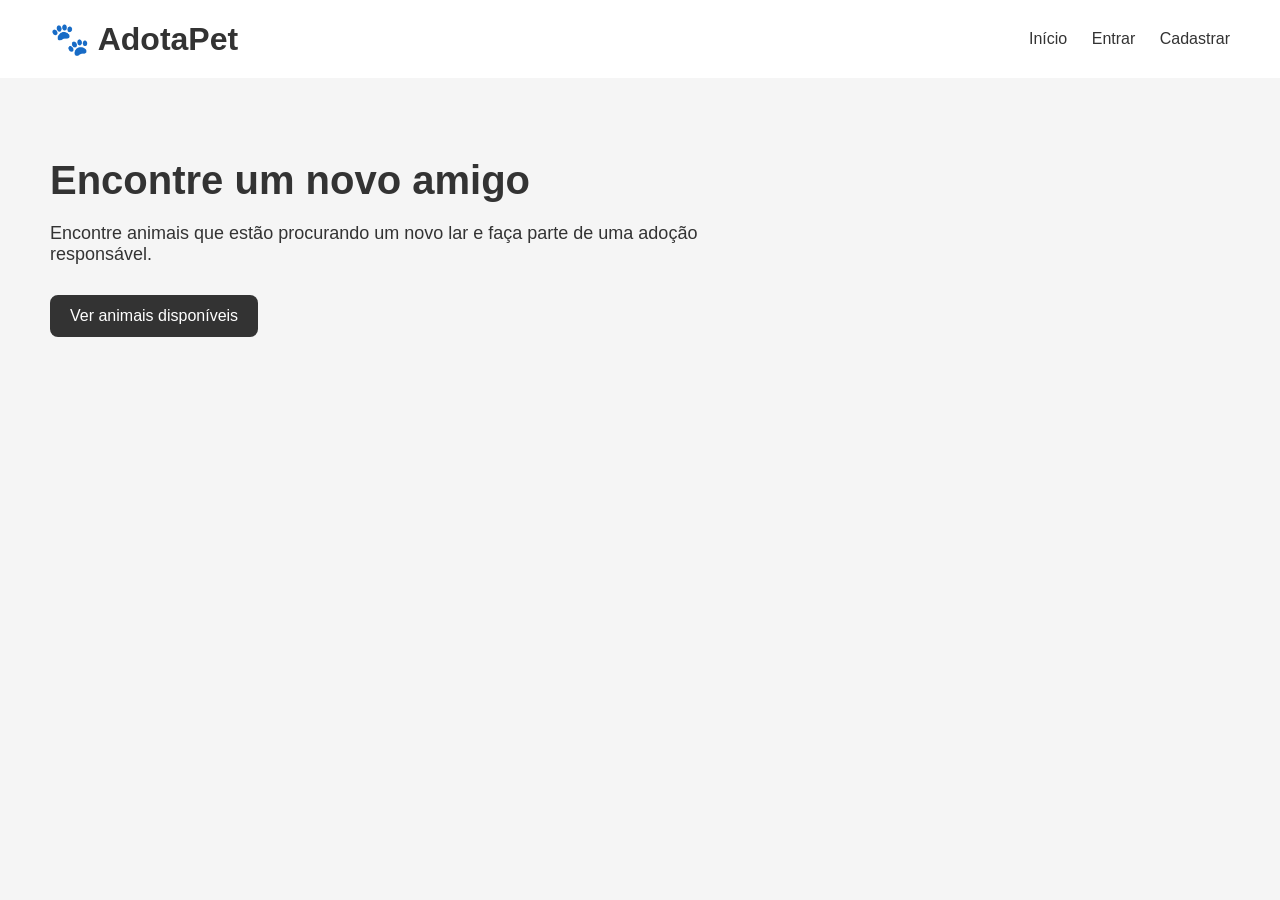
==== frontend/index.html @ 343534cf "Adiciona frontend" ====
<!DOCTYPE html>
<html lang="pt-BR">
<head>
    <meta charset="UTF-8">
    <meta name="viewport" content="width=device-width, initial-scale=1.0">
    <title>AdotaPet</title>

    <link rel="stylesheet" href="css/style.css">
</head>

<body>

    <header>
        <h1>🐾 AdotaPet</h1>

        <nav>
            <a href="index.html">Início</a>
            <a href="login.html">Entrar</a>
            <a href="cadastro.html">Cadastrar</a>
        </nav>
    </header>

    <main>
        <section>
            <h2>Encontre um novo amigo</h2>

            <p>
                Encontre animais que estão procurando um novo lar
                e faça parte de uma adoção responsável.
            </p>

            <a href="animais.html">
                Ver animais disponíveis
            </a>
        </section>
    </main>

</body>
</html>
---- frontend/css/style.css ----
* {
    margin: 0;
    padding: 0;
    box-sizing: border-box;
}

body {
    font-family: Arial, sans-serif;
    background-color: #f5f5f5;
    color: #333;
}

header {
    display: flex;
    justify-content: space-between;
    align-items: center;
    padding: 20px 50px;
    background-color: white;
}

nav a {
    margin-left: 20px;
    text-decoration: none;
    color: #333;
}

main {
    padding: 80px 50px;
}

section {
    max-width: 700px;
}

h2 {
    font-size: 40px;
    margin-bottom: 20px;
}

p {
    font-size: 18px;
    margin-bottom: 30px;
}

section a {
    display: inline-block;
    padding: 12px 20px;
    text-decoration: none;
    background-color: #333;
    color: white;
    border-radius: 8px;
}
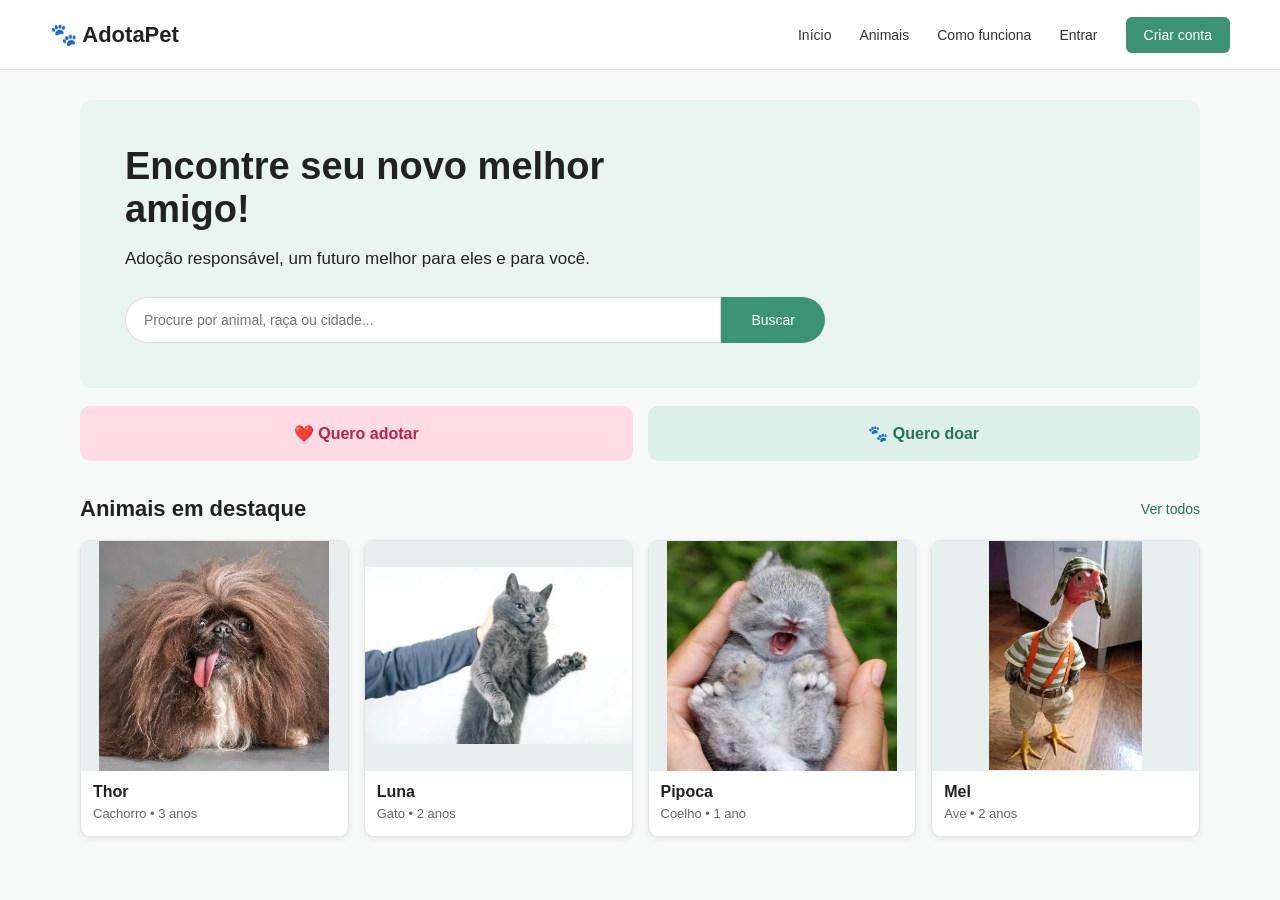
==== commit 845e74be: "tela principal e  do login feitas, falta terminar" ====
--- a/frontend/index.html
+++ b/frontend/index.html
@@ -10,30 +10,129 @@
 
 <body>
 
+   <body>
+
     <header>
         <h1>🐾 AdotaPet</h1>
 
         <nav>
             <a href="index.html">Início</a>
+            <a href="animais.html">Animais</a>
+            <a href="#">Como funciona</a>
             <a href="login.html">Entrar</a>
-            <a href="cadastro.html">Cadastrar</a>
+<a href="cadastro.html" class="botao-cadastro">Criar conta</a>
         </nav>
     </header>
 
     <main>
-        <section>
-            <h2>Encontre um novo amigo</h2>
+
+        <!-- Apresentação -->
+        <section class="hero">
+
+            <h2>Encontre seu novo melhor amigo!</h2>
 
             <p>
-                Encontre animais que estão procurando um novo lar
-                e faça parte de uma adoção responsável.
+                Adoção responsável, um futuro melhor
+                para eles e para você.
             </p>
 
+            <div class="busca">
+
+                <input
+                    type="text"
+                    placeholder="Procure por animal, raça ou cidade..."
+                >
+
+                <button>Buscar</button>
+
+            </div>
+
+        </section>
+
+
+        <!-- Ações principais -->
+        <section class="acoes">
+
             <a href="animais.html">
-                Ver animais disponíveis
+                ❤️ Quero adotar
             </a>
+
+            <a href="#">
+                🐾 Quero doar
+            </a>
+
         </section>
+
+
+        <!-- Animais em destaque -->
+        <section class="destaques">
+
+            <div class="titulo-destaques">
+                <h2>Animais em destaque</h2>
+
+                <a href="animais.html">
+                    Ver todos
+                </a>
+            </div>
+
+
+            <div class="animais">
+
+                <article class="animal-card">
+
+      <div class="animal-imagem">
+    <img src="img/thor.jpg" alt="Thor, cachorro disponível para adoção">
+</div>
+                    <h3>Thor</h3>
+
+                    <p>Cachorro • 3 anos</p>
+
+                </article>
+
+
+                <article class="animal-card">
+
+                    <div class="animal-imagem">
+    <img src="img/luna.jpg" alt="Luna, gata disponível para adoção">
+</div>
+                    <h3>Luna</h3>
+
+                    <p>Gato • 2 anos</p>
+
+                </article>
+
+
+                <article class="animal-card">
+
+                    <div class="animal-imagem">
+    <img src="img/pipoca.jpg" alt="Pipoca, coelho disponível para adoção">
+</div>
+
+                    <h3>Pipoca</h3>
+
+                    <p>Coelho • 1 ano</p>
+
+                </article>
+
+
+                <article class="animal-card">
+
+                    <div class="animal-imagem">
+    <img src="img/mel.jpg" alt="Mel, ave disponível para adoção">
+</div>
+                    <h3>Mel</h3>
+
+                    <p>Ave • 2 anos</p>
+
+                </article>
+
+            </div>
+
+        </section>
+
     </main>
 
 </body>
+
+</body>
 </html>
--- a/frontend/css/style.css
+++ b/frontend/css/style.css
@@ -1,3 +1,4 @@
+
 * {
     margin: 0;
     padding: 0;
@@ -6,47 +7,568 @@
 
 body {
     font-family: Arial, sans-serif;
-    background-color: #f5f5f5;
+    background-color: #f7f9f8;
+    color: #222;
+}
+
+a {
+    text-decoration: none;
+}
+
+
+/* =========================
+   CABEÇALHO
+========================= */
+
+header {
+    height: 70px;
+
+    display: flex;
+    align-items: center;
+    justify-content: space-between;
+
+    padding: 0 50px;
+
+    background-color: white;
+
+    border-bottom: 1px solid #e5e5e5;
+}
+
+header h1 {
+    font-size: 22px;
+    color: #222;
+}
+
+nav {
+    display: flex;
+    align-items: center;
+    gap: 28px;
+}
+
+nav a {
     color: #333;
-}
-
-header {
+    font-size: 14px;
+}
+
+nav a:hover {
+    color: #3b9275;
+}
+
+
+/* =========================
+   CONTEÚDO PRINCIPAL
+========================= */
+
+main {
+    max-width: 1200px;
+    margin: 0 auto;
+    padding: 30px 40px;
+}
+
+
+/* =========================
+   ÁREA PRINCIPAL
+========================= */
+
+.hero {
+    background-color: #e8f5f0;
+
+    padding: 45px;
+
+    border-radius: 12px;
+}
+
+.hero h2 {
+    font-size: 38px;
+    max-width: 500px;
+    margin-bottom: 15px;
+}
+
+.hero p {
+    font-size: 17px;
+    max-width: 550px;
+    line-height: 1.5;
+    margin-bottom: 25px;
+}
+
+
+/* =========================
+   BUSCA
+========================= */
+
+.busca {
+    display: flex;
+    max-width: 700px;
+}
+
+.busca input {
+    flex: 1;
+
+    padding: 14px 18px;
+
+    border: 1px solid #ddd;
+    border-radius: 25px 0 0 25px;
+
+    font-size: 14px;
+}
+
+.busca button {
+    padding: 14px 30px;
+
+    border: none;
+    border-radius: 0 25px 25px 0;
+
+    background-color: #3b9275;
+    color: white;
+
+    font-size: 14px;
+
+    cursor: pointer;
+}
+
+.busca button:hover {
+    background-color: #327c63;
+}
+
+
+/* =========================
+   BOTÕES DE AÇÃO
+========================= */
+
+.acoes {
+    display: grid;
+    grid-template-columns: 1fr 1fr;
+
+    gap: 15px;
+
+    margin-top: 18px;
+}
+
+.acoes a {
+    padding: 18px;
+
+    text-align: center;
+
+    border-radius: 10px;
+
+    font-weight: bold;
+}
+
+.acoes a:first-child {
+    background-color: #ffdce5;
+    color: #b6244b;
+}
+
+.acoes a:last-child {
+    background-color: #dcefe8;
+    color: #28735a;
+}
+.botao-cadastro {
+    background-color: #3b9275;
+    color: white;
+    padding: 10px 18px;
+    border-radius: 6px;
+}
+
+
+/* =========================
+   ANIMAIS EM DESTAQUE
+========================= */
+
+.destaques {
+    margin-top: 35px;
+}
+
+.titulo-destaques {
     display: flex;
     justify-content: space-between;
     align-items: center;
-    padding: 20px 50px;
+
+    margin-bottom: 18px;
+}
+
+.titulo-destaques h2 {
+    font-size: 22px;
+}
+
+.titulo-destaques a {
+    color: #28735a;
+    font-size: 14px;
+}
+
+
+/* =========================
+   CARDS DOS ANIMAIS
+========================= */
+
+.animais {
+    display: grid;
+
+    grid-template-columns: repeat(4, 1fr);
+
+    gap: 15px;
+}
+
+.animal-card {
     background-color: white;
-}
-
-nav a {
-    margin-left: 20px;
-    text-decoration: none;
+    border: 1px solid #e5e5e5;
+    border-radius: 10px;
+    overflow: hidden;
+    box-shadow: 0 2px 6px rgba(0, 0, 0, 0.08);
+}
+
+.animal-imagem {
+    width: 100%;
+    height: 230px;
+
+    display: flex;
+    align-items: center;
+    justify-content: center;
+
+    background-color: #e9eeee;
+
+    overflow: hidden;
+}
+
+.animal-imagem img {
+    width: auto;
+    height: 100%;
+    max-width: 100%;
+    object-fit: contain;
+    display: block;
+}
+
+.animal-card h3 {
+    font-size: 16px;
+    margin: 12px 12px 5px;
+    color: #222;
+}
+
+.animal-card p {
+    font-size: 13px;
+    color: #666;
+    margin: 0 12px 15px;
+}
+
+/* =========================
+   RESPONSIVIDADE
+========================= */
+
+@media (max-width: 800px) {
+
+    header {
+        padding: 0 20px;
+    }
+
+    nav {
+        gap: 12px;
+    }
+
+    main {
+        padding: 20px;
+    }
+
+    .hero {
+        padding: 30px 20px;
+    }
+
+    .hero h2 {
+        font-size: 30px;
+    }
+
+    .animais {
+        grid-template-columns: repeat(2, 1fr);
+    }
+}
+
+
+@media (max-width: 500px) {
+
+    header {
+        height: auto;
+        padding: 20px;
+
+        flex-direction: column;
+        gap: 15px;
+    }
+
+    nav {
+        flex-wrap: wrap;
+        justify-content: center;
+    }
+
+    .acoes {
+        grid-template-columns: 1fr;
+    }
+
+    .animais {
+        grid-template-columns: 1fr;
+    }
+
+    .busca {
+        flex-direction: column;
+        gap: 10px;
+    }
+
+    .busca input,
+    .busca button {
+        border-radius: 25px;
+    }
+}
+
+```css
+/* =========================
+   LOGIN
+========================= */
+
+.pagina-login {
+    margin: 0;
+    background-color: #edf3f1;
+}
+
+
+/* Área do login */
+
+.login-container {
+    min-height: 100vh;
+
+    display: flex;
+    justify-content: center;
+    align-items: center;
+
+    padding: 30px;
+}
+
+
+/* Card branco */
+
+.login-card {
+    width: 100%;
+    max-width: 430px;
+    min-height: 520px;
+
+    background-color: #ffffff;
+
+    border-radius: 12px;
+
+    padding: 45px 45px 35px;
+
+    box-shadow: 0 3px 15px rgba(0, 0, 0, 0.10);
+}
+
+
+/* Logo */
+
+.login-logo {
+    display: flex;
+
+    justify-content: center;
+    align-items: center;
+
+    gap: 10px;
+
+    margin-bottom: 35px;
+}
+
+.login-logo span {
+    font-size: 38px;
+}
+
+.login-logo strong {
+    font-size: 24px;
+
+    color: #171717;
+}
+
+
+/* Título */
+
+.login-card h1 {
+    font-size: 25px;
+
+    text-align: center;
+
+    margin: 0 0 8px;
+
+    color: #111;
+}
+
+.login-subtitulo {
+    font-size: 14px;
+
+    text-align: center;
+
+    color: #555;
+
+    margin: 0 0 32px;
+}
+
+
+/* Campos */
+
+.campo-login {
+    margin-bottom: 20px;
+}
+
+.campo-login label {
+    display: block;
+
+    font-size: 14px;
+
+    margin-bottom: 7px;
+
+    color: #222;
+}
+
+.campo-login input {
+    width: 100%;
+
+    height: 45px;
+
+    padding: 0 13px;
+
+    border: 1px solid #cfcfcf;
+
+    border-radius: 6px;
+
+    font-size: 14px;
+
     color: #333;
-}
-
-main {
-    padding: 80px 50px;
-}
-
-section {
-    max-width: 700px;
-}
-
-h2 {
-    font-size: 40px;
-    margin-bottom: 20px;
-}
-
-p {
-    font-size: 18px;
-    margin-bottom: 30px;
-}
-
-section a {
-    display: inline-block;
-    padding: 12px 20px;
-    text-decoration: none;
-    background-color: #333;
+
+    outline: none;
+
+    box-sizing: border-box;
+}
+
+.campo-login input:focus {
+    border-color: #3b9275;
+}
+
+
+/* Campo da senha */
+
+.senha-container {
+    position: relative;
+}
+
+.senha-container input {
+    padding-right: 40px;
+}
+
+.olho {
+    position: absolute;
+
+    right: 13px;
+
+    top: 50%;
+
+    transform: translateY(-50%);
+
+    font-size: 16px;
+
+    color: #333;
+
+    cursor: pointer;
+}
+
+
+/* Botão */
+
+.botao-entrar {
+    width: 100%;
+
+    height: 45px;
+
+    margin-top: 10px;
+
+    border: none;
+
+    border-radius: 6px;
+
+    background-color: #3b9275;
+
     color: white;
-    border-radius: 8px;
+
+    font-size: 15px;
+
+    font-weight: bold;
+
+    cursor: pointer;
+}
+
+.botao-entrar:hover {
+    background-color: #327c63;
+}
+
+
+/* Esqueci minha senha */
+
+.esqueci-senha {
+    display: block;
+
+    text-align: center;
+
+    margin-top: 20px;
+
+    color: #285d4d;
+
+    font-size: 13px;
+
+    text-decoration: underline;
+}
+
+
+/* Criar conta */
+
+.criar-conta {
+    text-align: center;
+
+    margin-top: 55px;
+
+    font-size: 13px;
+
+    color: #222;
+}
+
+.criar-conta a {
+    color: #285d4d;
+
+    font-weight: bold;
+
+    text-decoration: underline;
+}
+
+
+.login-container {
+    min-height: 100vh;
+
+    display: flex;
+    justify-content: center;
+    align-items: center;
+
+    padding: clamp(20px, 5vw, 50px);
+}
+
+.login-card {
+    width: min(100%, 430px);
+
+    padding: clamp(25px, 5vw, 45px);
+
+    background-color: white;
+    border-radius: 12px;
+
+    box-shadow: 0 3px 15px rgba(0, 0, 0, 0.10);
+}
+
+.login-card h1 {
+    font-size: clamp(22px, 2.5vw, 25px);
+}
+
+.campo-login input {
+    width: 100%;
+    height: clamp(42px, 4vw, 48px);
+}
+```
+
+
 }
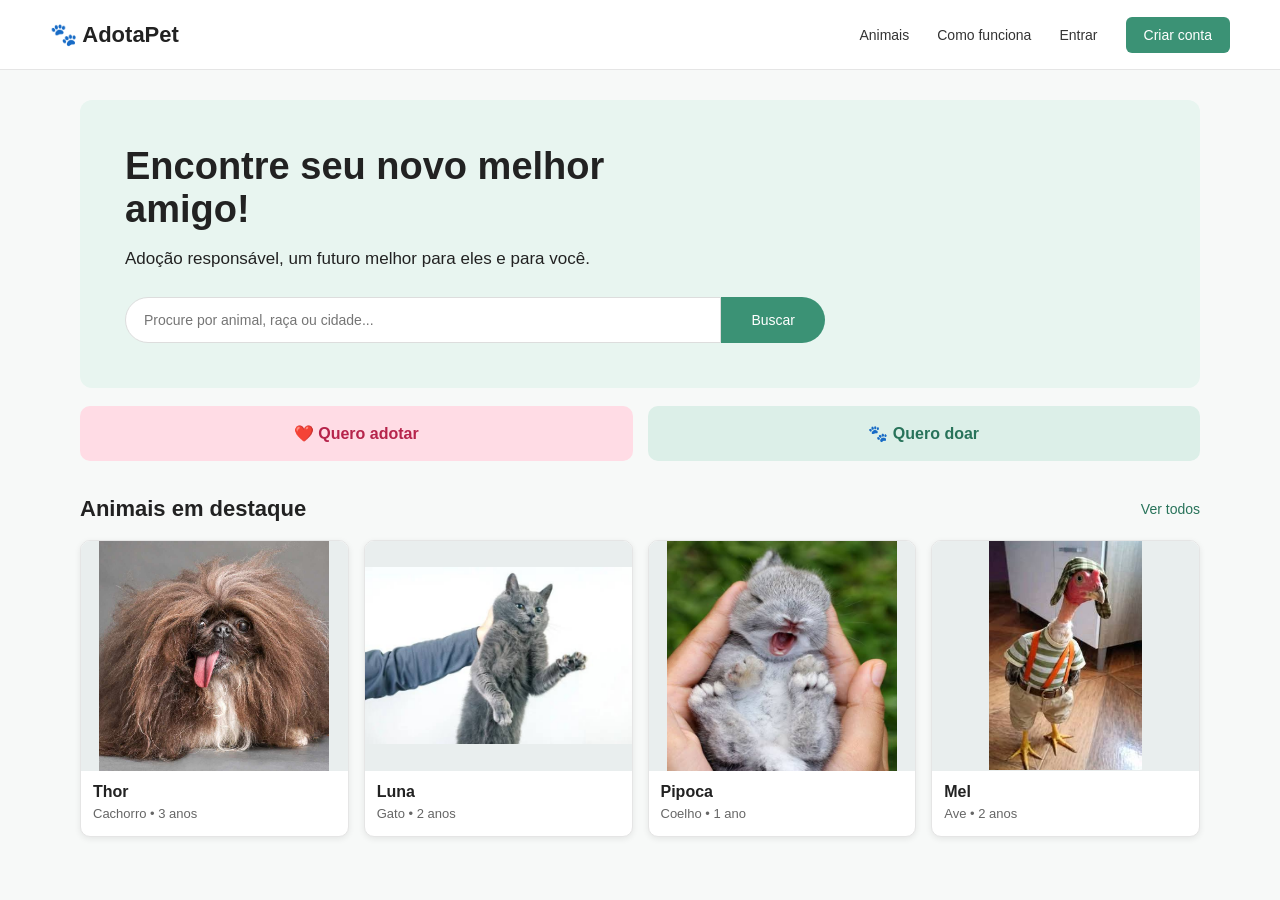
==== commit dfe6a7dd: "aba de animais feita e botao de voltar no login/cadastro" ====
--- a/frontend/index.html
+++ b/frontend/index.html
@@ -16,7 +16,6 @@
         <h1>🐾 AdotaPet</h1>
 
         <nav>
-            <a href="index.html">Início</a>
             <a href="animais.html">Animais</a>
             <a href="#">Como funciona</a>
             <a href="login.html">Entrar</a>
--- a/frontend/css/style.css
+++ b/frontend/css/style.css
@@ -316,7 +316,7 @@
     }
 }
 
-```css
+
 /* =========================
    LOGIN
 ========================= */
@@ -568,7 +568,499 @@
     width: 100%;
     height: clamp(42px, 4vw, 48px);
 }
-```
-
+
+
+/* =========================
+   CADASTRO
+========================= */
+
+.cadastro-card {
+    max-width: 480px;
+}
+
+.cadastro-card .login-logo {
+    margin-bottom: 28px;
+}
+
+.cadastro-card .login-subtitulo {
+    margin-bottom: 25px;
+}
+
+.cadastro-card .campo-login {
+    margin-bottom: 16px;
+}
+
+.cadastro-card .botao-entrar {
+    margin-top: 8px;
+}
+
+.cadastro-card .criar-conta {
+    margin-top: 25px;
+}
+
+.olho {
+    position: absolute;
+    right: 10px;
+    top: 50%;
+    transform: translateY(-50%);
+
+    border: none;
+    background: transparent;
+
+    font-size: 16px;
+    cursor: pointer;
+
+    padding: 5px;
+}
+
+
+
+
+/* Responsividade */
+
+@media (max-width: 500px) {
+
+    .cadastro-card {
+        max-width: 100%;
+    }
+
+}
+
+.botao-voltar {
+    position: absolute;
+    top: 25px;
+    left: 30px;
+
+    display: inline-block;
+
+    padding: 9px 16px;
+
+    background-color: white;
+    color: #2f5d50;
+
+    border-radius: 10px;
+
+    text-decoration: none;
+
+    font-size: 16px;
+    font-weight: 600;
+
+    box-shadow: 0 2px 8px rgba(0, 0, 0, 0.08);
+
+    transition: 0.2s;
+}
+
+.botao-voltar:hover {
+    transform: translateY(-1px);
+    box-shadow: 0 4px 10px rgba(0, 0, 0, 0.12);
+}
+
+@media (max-width: 500px) {
+
+    .botao-voltar {
+        top: 15px;
+        left: 18px;
+
+        padding: 8px 13px;
+
+        font-size: 15px;
+    }
+
+}
+
+/* =========================================
+   TELA DE ANIMAIS
+========================================= */
+
+.pagina-animais {
+    margin: 0;
+    background: #edf3f1;
+    min-height: 100vh;
+}
+
+
+/* =========================================
+   CABEÇALHO
+========================================= */
+
+.cabecalho-animais {
+    width: 100%;
+    min-height: 70px;
+
+    background: white;
+
+    display: flex;
+    align-items: center;
+    justify-content: space-between;
+
+    padding: 0 40px;
+
+    box-sizing: border-box;
+
+    box-shadow: 0 2px 8px rgba(0, 0, 0, 0.08);
+}
+
+
+.logo-adotapet {
+    color: #2f5d50;
+
+    font-size: 24px;
+    font-weight: bold;
+
+    text-decoration: none;
+}
+
+
+.botao-doar {
+    background: #2f5d50;
+    color: white;
+
+    padding: 11px 18px;
+
+    border-radius: 10px;
+
+    text-decoration: none;
+
+    font-weight: 600;
+
+    transition: 0.2s;
+}
+
+
+.botao-doar:hover {
+    transform: translateY(-1px);
+}
+
+
+/* =========================================
+   CONTEÚDO
+========================================= */
+
+.conteudo-animais {
+    width: min(1200px, 92%);
+
+    margin: 0 auto;
+
+    padding: 45px 0;
+}
+
+
+.introducao-animais {
+    text-align: center;
+
+    margin-bottom: 30px;
+}
+
+
+.introducao-animais h1 {
+    margin-bottom: 8px;
+
+    color: #2f5d50;
+
+    font-size: clamp(25px, 4vw, 36px);
+}
+
+
+.introducao-animais p {
+    margin: 0;
+
+    color: #666;
+
+    font-size: 16px;
+}
+
+
+/* =========================================
+   FILTROS
+========================================= */
+
+.filtros-animais {
+    display: flex;
+
+    gap: 15px;
+
+    margin-bottom: 30px;
+
+    background: white;
+
+    padding: 20px;
+
+    border-radius: 14px;
+
+    box-shadow: 0 2px 8px rgba(0, 0, 0, 0.06);
+}
+
+
+.campo-pesquisa,
+.campo-filtro {
+    display: flex;
+
+    flex-direction: column;
+
+    gap: 7px;
+}
+
+
+.campo-pesquisa {
+    flex: 1;
+}
+
+
+.campo-filtro {
+    width: 220px;
+}
+
+
+.campo-pesquisa label,
+.campo-filtro label {
+    font-size: 14px;
+
+    font-weight: 600;
+
+    color: #333;
+}
+
+
+.campo-pesquisa input,
+.campo-filtro select {
+    height: 43px;
+
+    border: 1px solid #d5d5d5;
+
+    border-radius: 8px;
+
+    padding: 0 12px;
+
+    font-size: 15px;
+
+    box-sizing: border-box;
+
+    outline: none;
+}
+
+
+.campo-pesquisa input:focus,
+.campo-filtro select:focus {
+    border-color: #2f5d50;
+}
+
+
+/* =========================================
+   LISTA DE CARDS
+========================================= */
+
+.lista-animais {
+    display: grid;
+
+    grid-template-columns:
+        repeat(3, minmax(0, 1fr));
+
+    gap: 25px;
+}
+
+
+/* =========================================
+   CARD
+========================================= */
+
+.card-animal {
+    background: white;
+
+    border-radius: 15px;
+
+    overflow: hidden;
+
+    box-shadow:
+        0 3px 12px rgba(0, 0, 0, 0.08);
+
+    transition: 0.2s;
+}
+
+
+.card-animal:hover {
+    transform: translateY(-3px);
+
+    box-shadow:
+        0 6px 18px rgba(0, 0, 0, 0.12);
+}
+
+
+.imagem-animal {
+    width: 100%;
+
+    height: 220px;
+
+    object-fit: cover;
+
+    display: block;
+}
+
+
+.informacoes-animal {
+    padding: 20px;
+}
+
+
+.informacoes-animal h2 {
+    margin: 0 0 12px;
+
+    color: #2f5d50;
+
+    font-size: 23px;
+}
+
+
+.informacoes-animal p {
+    margin: 7px 0;
+
+    color: #555;
+
+    font-size: 14px;
+}
+
+
+/* =========================================
+   STATUS
+========================================= */
+
+.status-disponivel {
+    display: inline-block;
+
+    margin-top: 8px;
+
+    padding: 5px 9px;
+
+    border-radius: 20px;
+
+    background: #e5f3ec;
+
+    color: #2f5d50;
+
+    font-size: 12px;
+
+    font-weight: 600;
+}
+
+
+/* =========================================
+   BOTÃO ADOTAR
+========================================= */
+
+.botao-adotar {
+    width: 100%;
+
+    margin-top: 17px;
+
+    padding: 11px;
+
+    border: none;
+
+    border-radius: 9px;
+
+    background: #2f5d50;
+
+    color: white;
+
+    font-size: 15px;
+
+    font-weight: bold;
+
+    cursor: pointer;
+
+    transition: 0.2s;
+}
+
+
+.botao-adotar:hover {
+    opacity: 0.9;
+}
+
+
+.botao-adotar:disabled {
+    opacity: 0.6;
+
+    cursor: not-allowed;
+}
+
+
+/* =========================================
+   MENSAGENS
+========================================= */
+
+.mensagem-animais {
+    text-align: center;
+
+    padding: 25px;
+
+    color: #666;
+
+    font-size: 16px;
+}
+
+
+.mensagem-erro-animais {
+    color: #b42318;
+
+    background: #fff0ef;
+
+    border-radius: 10px;
+}
+
+
+/* =========================================
+   RESPONSIVIDADE
+========================================= */
+
+@media (max-width: 800px) {
+
+    .lista-animais {
+        grid-template-columns:
+            repeat(2, minmax(0, 1fr));
+    }
+
+    .filtros-animais {
+        flex-direction: column;
+    }
+
+    .campo-filtro {
+        width: 100%;
+    }
+
+}
+
+
+@media (max-width: 550px) {
+
+    .cabecalho-animais {
+        padding: 15px 18px;
+
+        flex-direction: column;
+
+        gap: 12px;
+    }
+
+
+    .logo-adotapet {
+        font-size: 21px;
+    }
+
+
+    .botao-doar {
+        width: 100%;
+
+        text-align: center;
+
+        box-sizing: border-box;
+    }
+
+
+    .conteudo-animais {
+        padding: 30px 0;
+    }
+
+
+    .lista-animais {
+        grid-template-columns: 1fr;
+    }
 
 }
